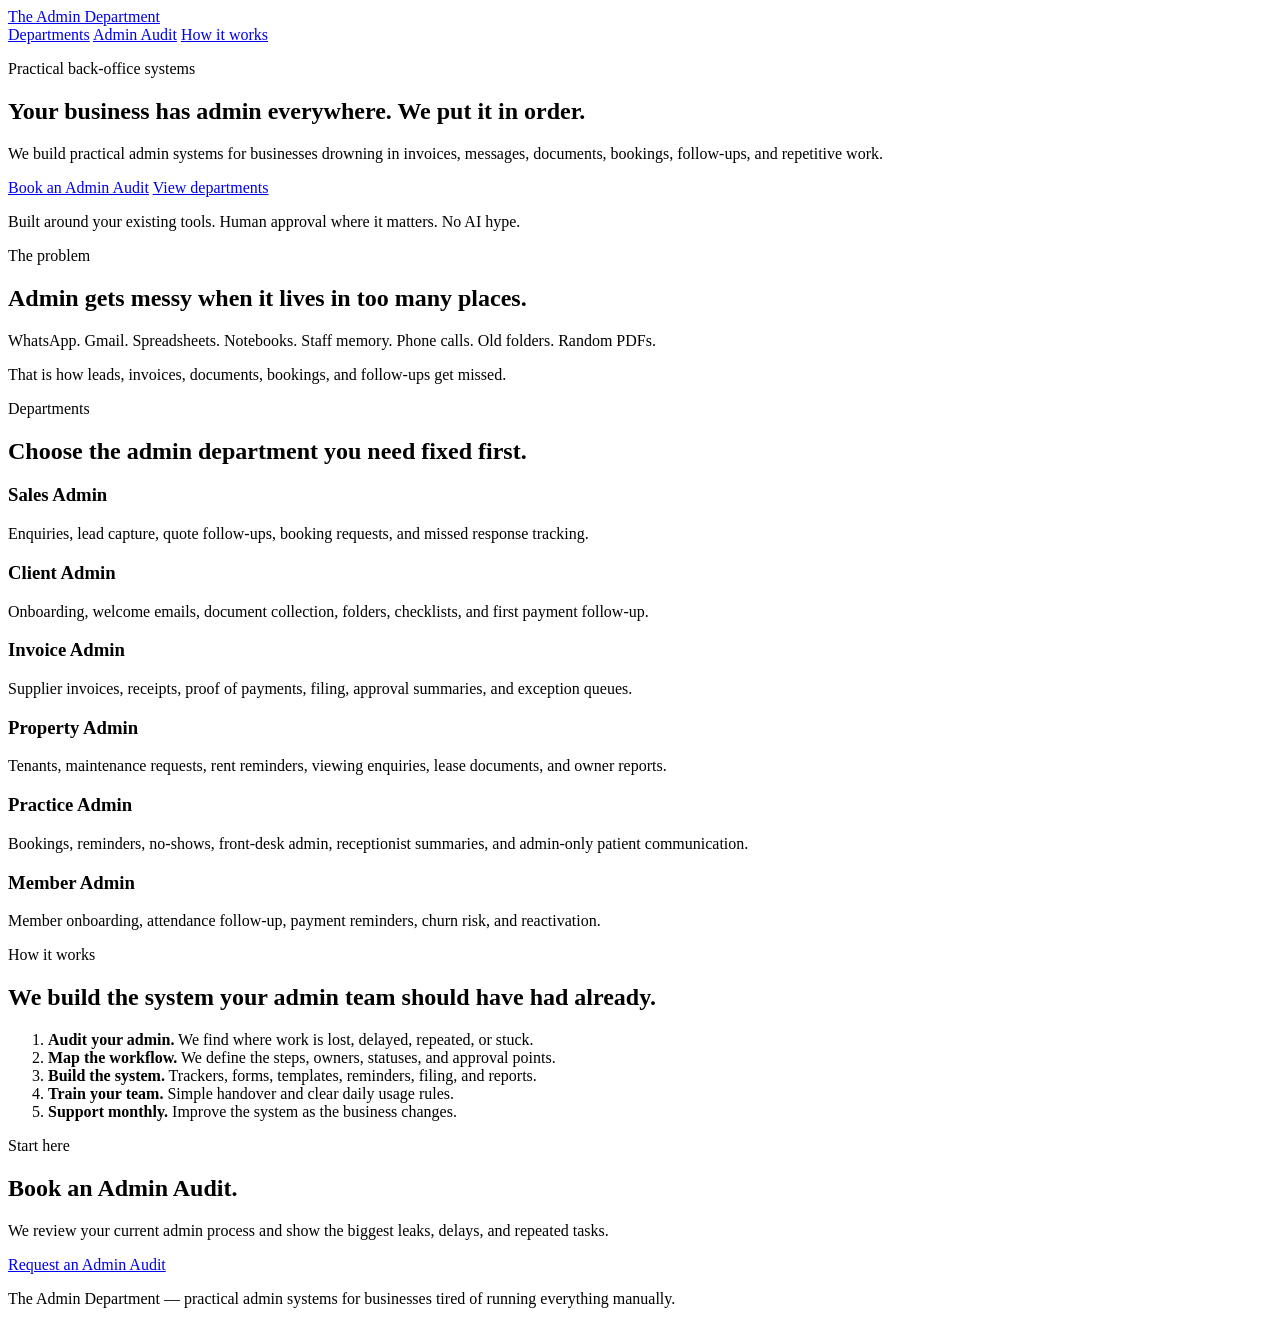
==== index.html @ 37292a70 "Add deployable root landing page" ====
<!doctype html>
<html lang="en">
<head>
  <meta charset="utf-8" />
  <meta name="viewport" content="width=device-width, initial-scale=1" />
  <title>The Admin Department</title>
  <meta name="description" content="Practical admin systems for businesses drowning in invoices, messages, documents, bookings, follow-ups, and repetitive admin." />
  <link rel="stylesheet" href="styles.css" />
</head>
<body>
  <header class="site-header">
    <a class="logo" href="#">The Admin Department</a>
    <nav>
      <a href="#departments">Departments</a>
      <a href="#audit">Admin Audit</a>
      <a href="#how">How it works</a>
    </nav>
  </header>

  <main>
    <section class="hero">
      <p class="eyebrow">Practical back-office systems</p>
      <h1>Your business has admin everywhere. We put it in order.</h1>
      <p class="hero-copy">We build practical admin systems for businesses drowning in invoices, messages, documents, bookings, follow-ups, and repetitive work.</p>
      <div class="hero-actions">
        <a class="button primary" href="#audit">Book an Admin Audit</a>
        <a class="button secondary" href="#departments">View departments</a>
      </div>
      <p class="trust">Built around your existing tools. Human approval where it matters. No AI hype.</p>
    </section>

    <section class="problem">
      <div>
        <p class="eyebrow">The problem</p>
        <h2>Admin gets messy when it lives in too many places.</h2>
      </div>
      <div class="problem-card">
        <p>WhatsApp. Gmail. Spreadsheets. Notebooks. Staff memory. Phone calls. Old folders. Random PDFs.</p>
        <p>That is how leads, invoices, documents, bookings, and follow-ups get missed.</p>
      </div>
    </section>

    <section id="departments" class="departments">
      <p class="eyebrow">Departments</p>
      <h2>Choose the admin department you need fixed first.</h2>
      <div class="grid">
        <article><h3>Sales Admin</h3><p>Enquiries, lead capture, quote follow-ups, booking requests, and missed response tracking.</p></article>
        <article><h3>Client Admin</h3><p>Onboarding, welcome emails, document collection, folders, checklists, and first payment follow-up.</p></article>
        <article><h3>Invoice Admin</h3><p>Supplier invoices, receipts, proof of payments, filing, approval summaries, and exception queues.</p></article>
        <article><h3>Property Admin</h3><p>Tenants, maintenance requests, rent reminders, viewing enquiries, lease documents, and owner reports.</p></article>
        <article><h3>Practice Admin</h3><p>Bookings, reminders, no-shows, front-desk admin, receptionist summaries, and admin-only patient communication.</p></article>
        <article><h3>Member Admin</h3><p>Member onboarding, attendance follow-up, payment reminders, churn risk, and reactivation.</p></article>
      </div>
    </section>

    <section id="how" class="how">
      <p class="eyebrow">How it works</p>
      <h2>We build the system your admin team should have had already.</h2>
      <ol>
        <li><strong>Audit your admin.</strong> We find where work is lost, delayed, repeated, or stuck.</li>
        <li><strong>Map the workflow.</strong> We define the steps, owners, statuses, and approval points.</li>
        <li><strong>Build the system.</strong> Trackers, forms, templates, reminders, filing, and reports.</li>
        <li><strong>Train your team.</strong> Simple handover and clear daily usage rules.</li>
        <li><strong>Support monthly.</strong> Improve the system as the business changes.</li>
      </ol>
    </section>

    <section id="audit" class="cta">
      <p class="eyebrow">Start here</p>
      <h2>Book an Admin Audit.</h2>
      <p>We review your current admin process and show the biggest leaks, delays, and repeated tasks.</p>
      <a class="button primary" href="mailto:hello@example.com?subject=Admin%20Audit%20Request">Request an Admin Audit</a>
    </section>
  </main>

  <footer>
    <p>The Admin Department — practical admin systems for businesses tired of running everything manually.</p>
  </footer>
</body>
</html>
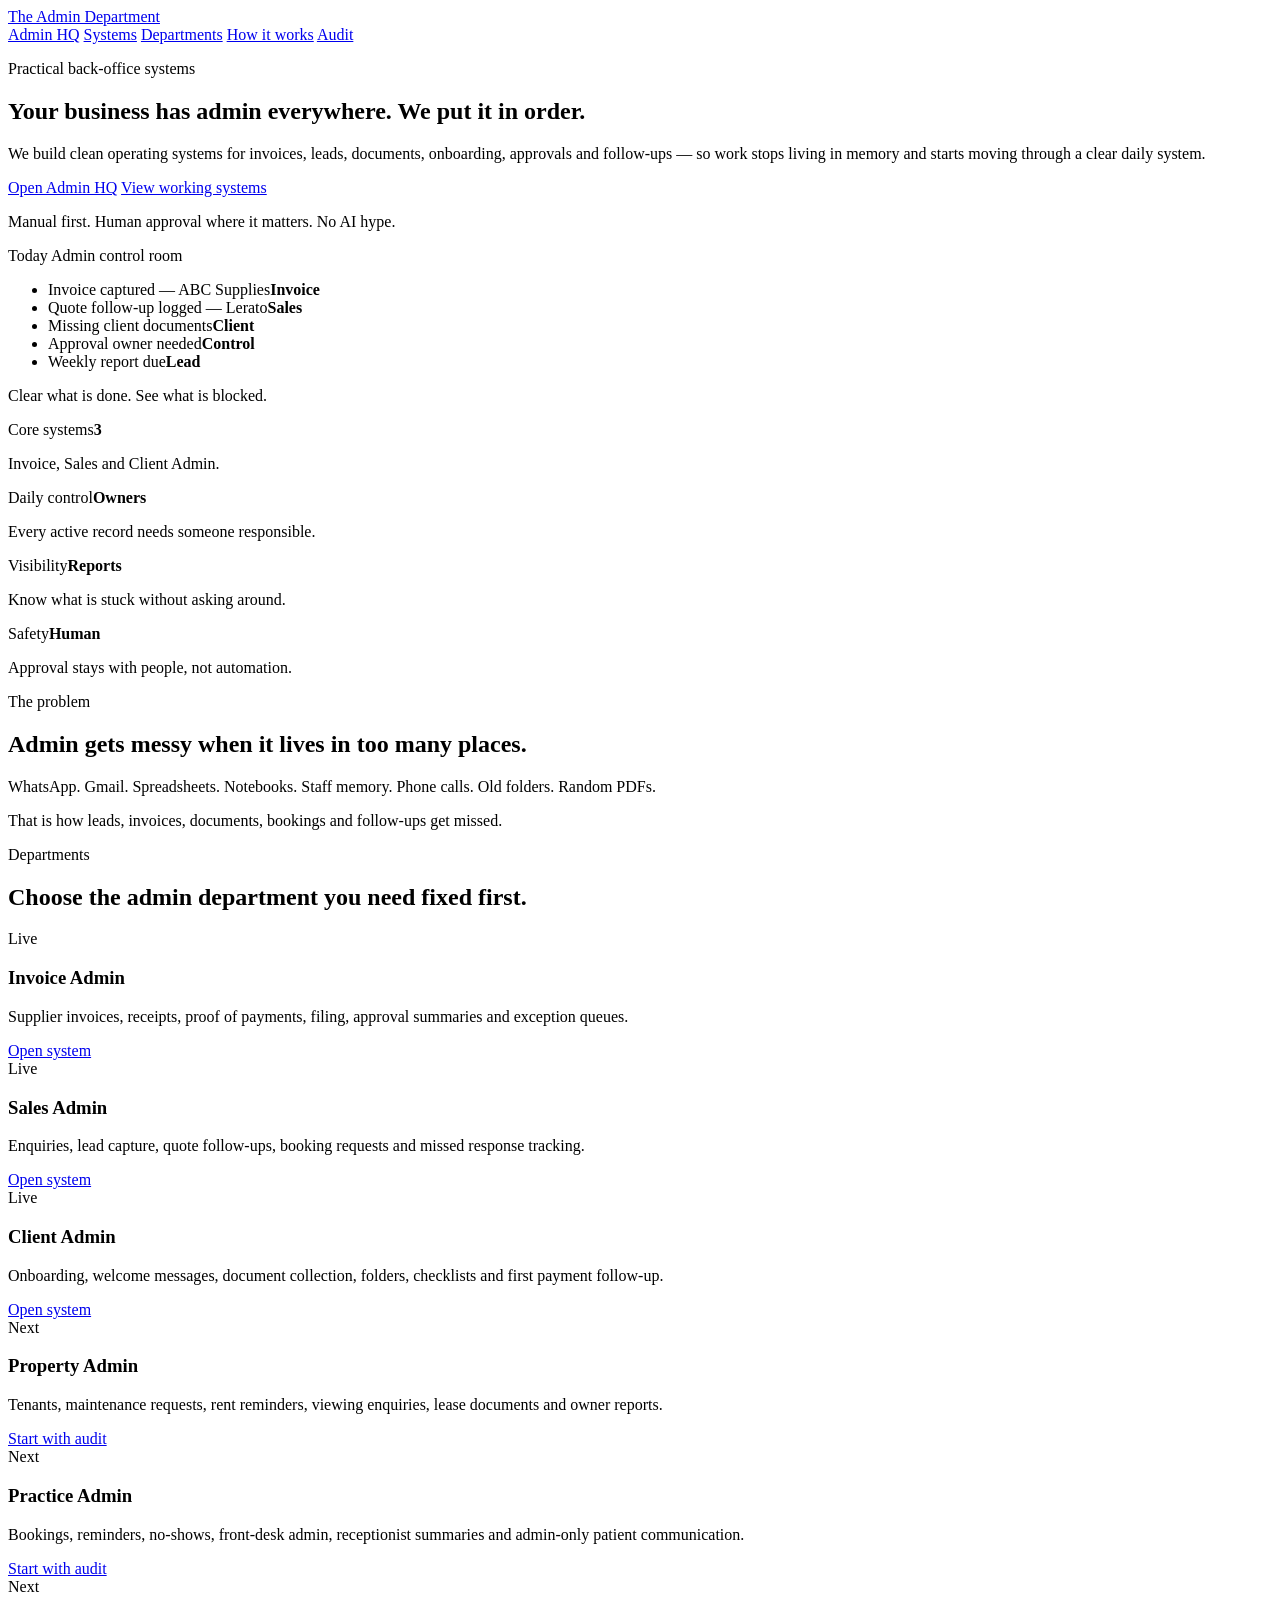
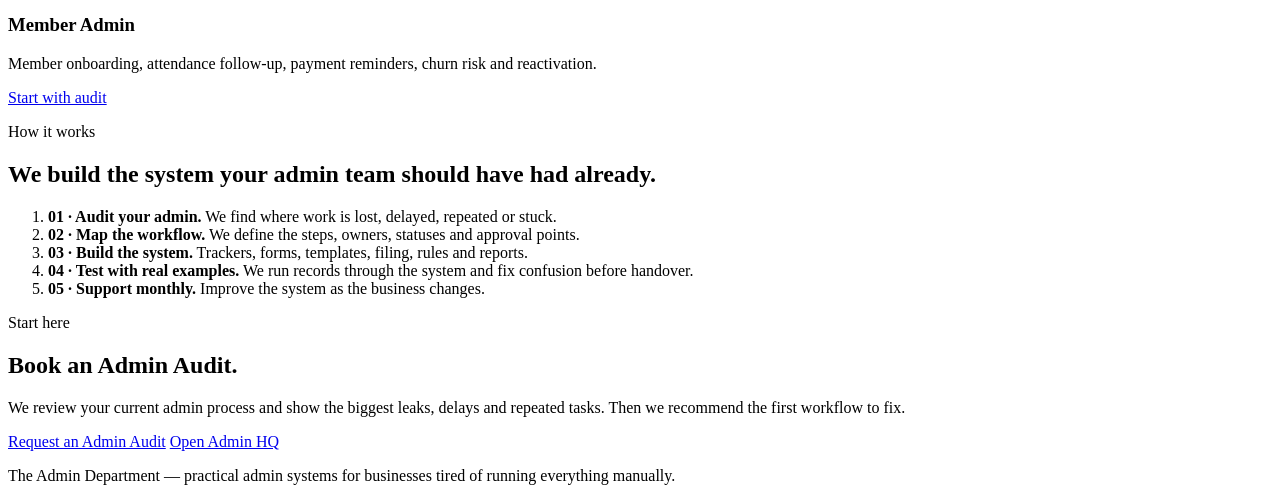
==== commit 77ac59ac: "Polish main homepage UI and product positioning" ====
--- a/index.html
+++ b/index.html
@@ -9,24 +9,49 @@
 </head>
 <body>
   <header class="site-header">
-    <a class="logo" href="#">The Admin Department</a>
+    <a class="logo" href="index.html">The Admin Department</a>
     <nav>
+      <a href="app/">Admin HQ</a>
+      <a href="admin-systems.html">Systems</a>
       <a href="#departments">Departments</a>
-      <a href="#audit">Admin Audit</a>
       <a href="#how">How it works</a>
+      <a class="nav-cta" href="#audit">Audit</a>
     </nav>
   </header>
 
   <main>
     <section class="hero">
-      <p class="eyebrow">Practical back-office systems</p>
-      <h1>Your business has admin everywhere. We put it in order.</h1>
-      <p class="hero-copy">We build practical admin systems for businesses drowning in invoices, messages, documents, bookings, follow-ups, and repetitive work.</p>
-      <div class="hero-actions">
-        <a class="button primary" href="#audit">Book an Admin Audit</a>
-        <a class="button secondary" href="#departments">View departments</a>
+      <div class="hero-copy-wrap">
+        <p class="eyebrow">Practical back-office systems</p>
+        <h1>Your business has admin everywhere. We put it in order.</h1>
+        <p class="hero-copy">We build clean operating systems for invoices, leads, documents, onboarding, approvals and follow-ups — so work stops living in memory and starts moving through a clear daily system.</p>
+        <div class="hero-actions">
+          <a class="button primary" href="app/">Open Admin HQ</a>
+          <a class="button secondary" href="admin-systems.html">View working systems</a>
+        </div>
+        <p class="trust">Manual first. Human approval where it matters. No AI hype.</p>
       </div>
-      <p class="trust">Built around your existing tools. Human approval where it matters. No AI hype.</p>
+      <aside class="today-card" aria-label="Admin preview">
+        <div class="card-head">
+          <span class="stamp">Today</span>
+          <span class="date">Admin control room</span>
+        </div>
+        <ul class="ruled">
+          <li><span class="check done"></span><span>Invoice captured — ABC Supplies</span><strong>Invoice</strong></li>
+          <li><span class="check done"></span><span>Quote follow-up logged — Lerato</span><strong>Sales</strong></li>
+          <li><span class="check"></span><span>Missing client documents</span><strong>Client</strong></li>
+          <li><span class="check"></span><span>Approval owner needed</span><strong>Control</strong></li>
+          <li><span class="check"></span><span>Weekly report due</span><strong>Lead</strong></li>
+        </ul>
+        <p class="card-note">Clear what is done. See what is blocked.</p>
+      </aside>
+    </section>
+
+    <section class="proof-strip" aria-label="What the system gives you">
+      <article><span>Core systems</span><strong>3</strong><p>Invoice, Sales and Client Admin.</p></article>
+      <article><span>Daily control</span><strong>Owners</strong><p>Every active record needs someone responsible.</p></article>
+      <article><span>Visibility</span><strong>Reports</strong><p>Know what is stuck without asking around.</p></article>
+      <article><span>Safety</span><strong>Human</strong><p>Approval stays with people, not automation.</p></article>
     </section>
 
     <section class="problem">
@@ -36,7 +61,7 @@
       </div>
       <div class="problem-card">
         <p>WhatsApp. Gmail. Spreadsheets. Notebooks. Staff memory. Phone calls. Old folders. Random PDFs.</p>
-        <p>That is how leads, invoices, documents, bookings, and follow-ups get missed.</p>
+        <p>That is how leads, invoices, documents, bookings and follow-ups get missed.</p>
       </div>
     </section>
 
@@ -44,12 +69,12 @@
       <p class="eyebrow">Departments</p>
       <h2>Choose the admin department you need fixed first.</h2>
       <div class="grid">
-        <article><h3>Sales Admin</h3><p>Enquiries, lead capture, quote follow-ups, booking requests, and missed response tracking.</p></article>
-        <article><h3>Client Admin</h3><p>Onboarding, welcome emails, document collection, folders, checklists, and first payment follow-up.</p></article>
-        <article><h3>Invoice Admin</h3><p>Supplier invoices, receipts, proof of payments, filing, approval summaries, and exception queues.</p></article>
-        <article><h3>Property Admin</h3><p>Tenants, maintenance requests, rent reminders, viewing enquiries, lease documents, and owner reports.</p></article>
-        <article><h3>Practice Admin</h3><p>Bookings, reminders, no-shows, front-desk admin, receptionist summaries, and admin-only patient communication.</p></article>
-        <article><h3>Member Admin</h3><p>Member onboarding, attendance follow-up, payment reminders, churn risk, and reactivation.</p></article>
+        <article class="featured"><span>Live</span><h3>Invoice Admin</h3><p>Supplier invoices, receipts, proof of payments, filing, approval summaries and exception queues.</p><a href="app/invoice-admin/?demo=1">Open system</a></article>
+        <article><span>Live</span><h3>Sales Admin</h3><p>Enquiries, lead capture, quote follow-ups, booking requests and missed response tracking.</p><a href="app/sales-admin/?demo=1">Open system</a></article>
+        <article><span>Live</span><h3>Client Admin</h3><p>Onboarding, welcome messages, document collection, folders, checklists and first payment follow-up.</p><a href="app/client-admin/?demo=1">Open system</a></article>
+        <article><span>Next</span><h3>Property Admin</h3><p>Tenants, maintenance requests, rent reminders, viewing enquiries, lease documents and owner reports.</p><a href="admin-systems.html">Start with audit</a></article>
+        <article><span>Next</span><h3>Practice Admin</h3><p>Bookings, reminders, no-shows, front-desk admin, receptionist summaries and admin-only patient communication.</p><a href="admin-systems.html">Start with audit</a></article>
+        <article><span>Next</span><h3>Member Admin</h3><p>Member onboarding, attendance follow-up, payment reminders, churn risk and reactivation.</p><a href="admin-systems.html">Start with audit</a></article>
       </div>
     </section>
 
@@ -57,19 +82,22 @@
       <p class="eyebrow">How it works</p>
       <h2>We build the system your admin team should have had already.</h2>
       <ol>
-        <li><strong>Audit your admin.</strong> We find where work is lost, delayed, repeated, or stuck.</li>
-        <li><strong>Map the workflow.</strong> We define the steps, owners, statuses, and approval points.</li>
-        <li><strong>Build the system.</strong> Trackers, forms, templates, reminders, filing, and reports.</li>
-        <li><strong>Train your team.</strong> Simple handover and clear daily usage rules.</li>
-        <li><strong>Support monthly.</strong> Improve the system as the business changes.</li>
+        <li><strong>01 · Audit your admin.</strong> We find where work is lost, delayed, repeated or stuck.</li>
+        <li><strong>02 · Map the workflow.</strong> We define the steps, owners, statuses and approval points.</li>
+        <li><strong>03 · Build the system.</strong> Trackers, forms, templates, filing, rules and reports.</li>
+        <li><strong>04 · Test with real examples.</strong> We run records through the system and fix confusion before handover.</li>
+        <li><strong>05 · Support monthly.</strong> Improve the system as the business changes.</li>
       </ol>
     </section>
 
     <section id="audit" class="cta">
       <p class="eyebrow">Start here</p>
       <h2>Book an Admin Audit.</h2>
-      <p>We review your current admin process and show the biggest leaks, delays, and repeated tasks.</p>
-      <a class="button primary" href="mailto:hello@example.com?subject=Admin%20Audit%20Request">Request an Admin Audit</a>
+      <p>We review your current admin process and show the biggest leaks, delays and repeated tasks. Then we recommend the first workflow to fix.</p>
+      <div class="hero-actions">
+        <a class="button primary" href="mailto:hello@example.com?subject=Admin%20Audit%20Request">Request an Admin Audit</a>
+        <a class="button secondary" href="app/">Open Admin HQ</a>
+      </div>
     </section>
   </main>
 
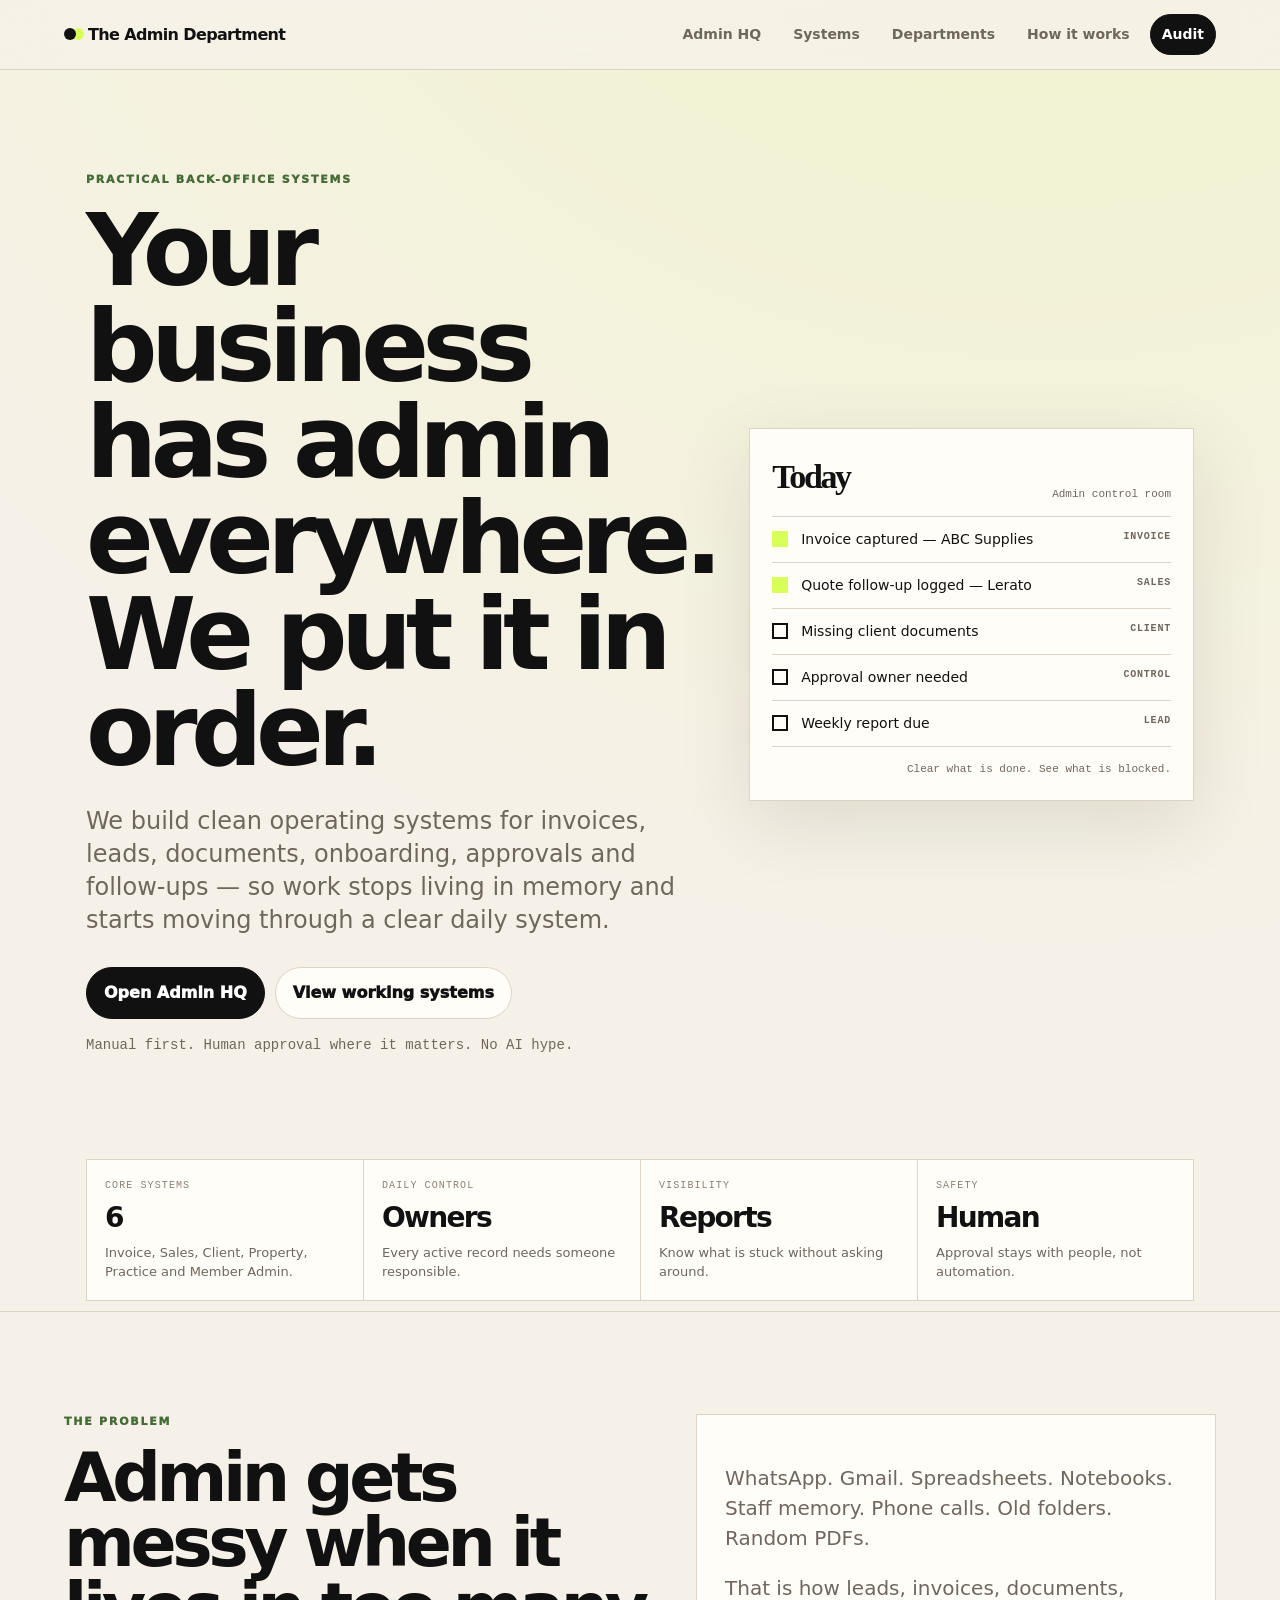
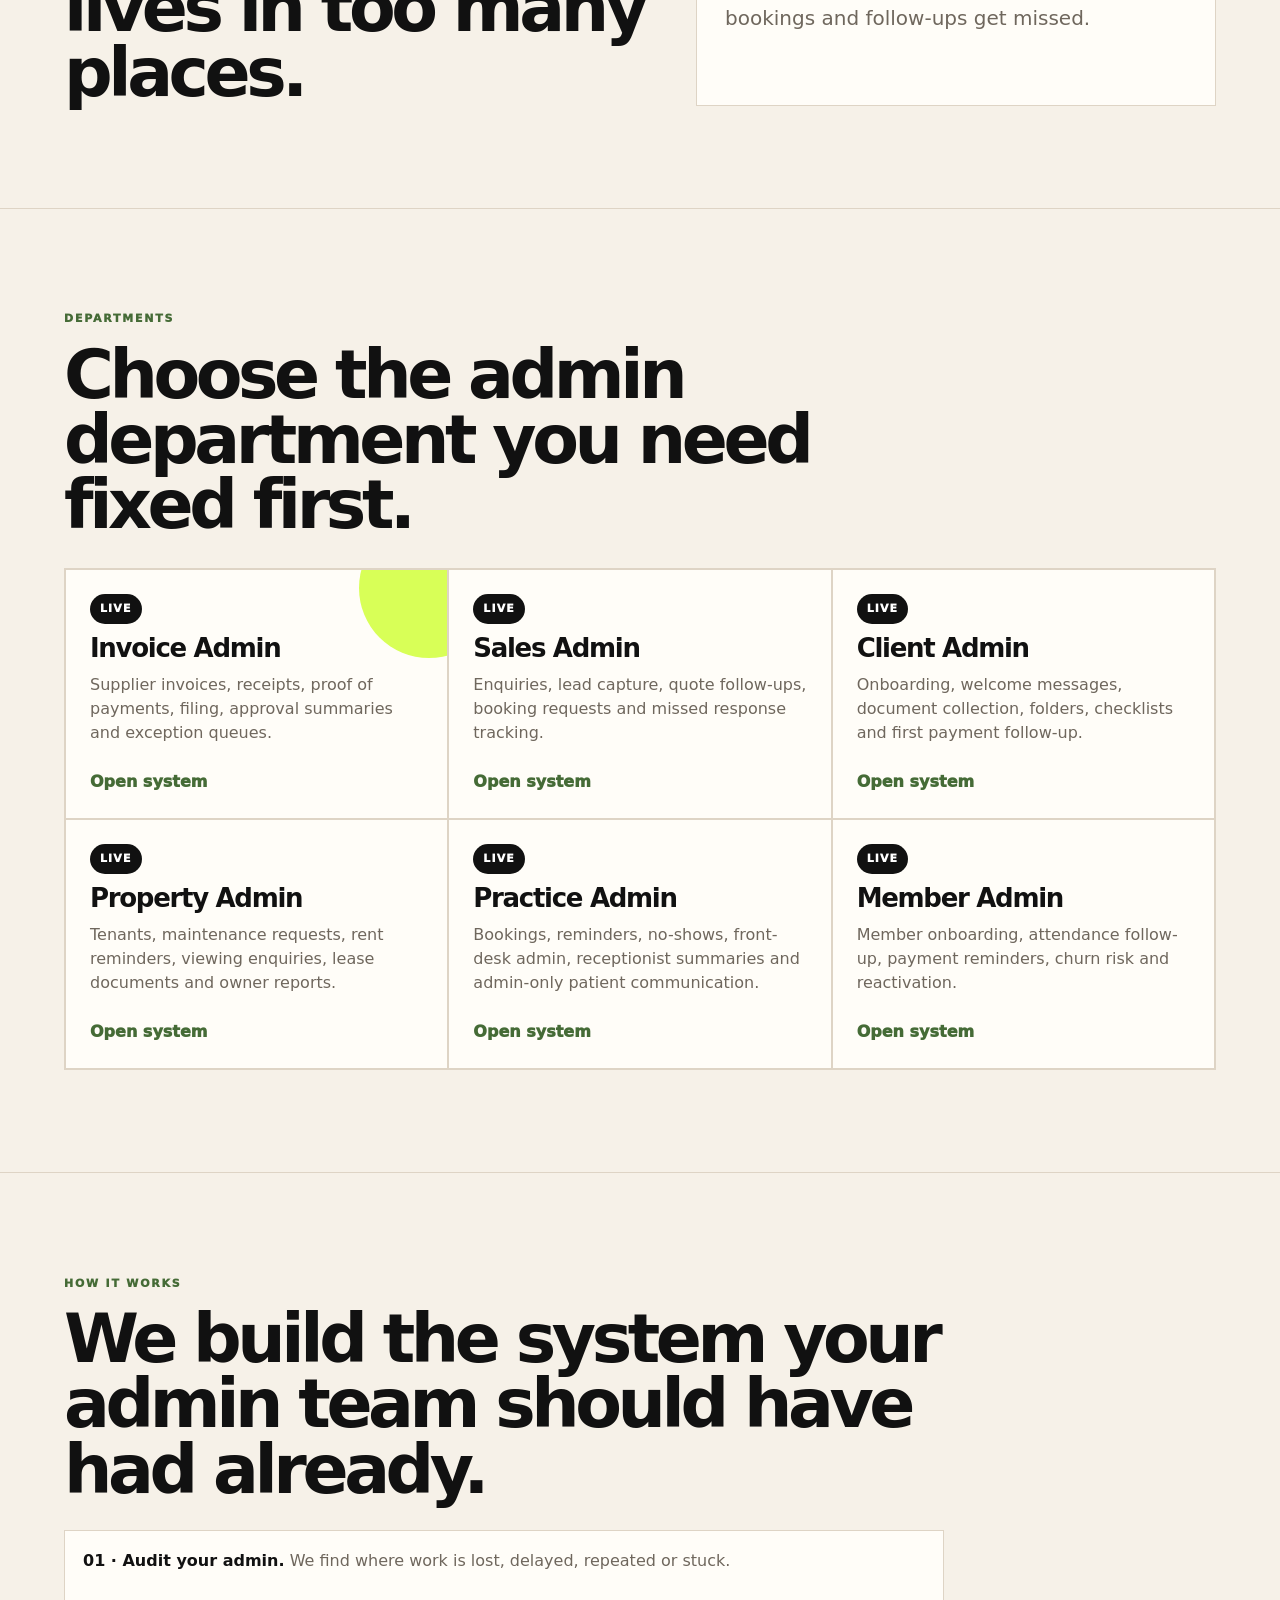
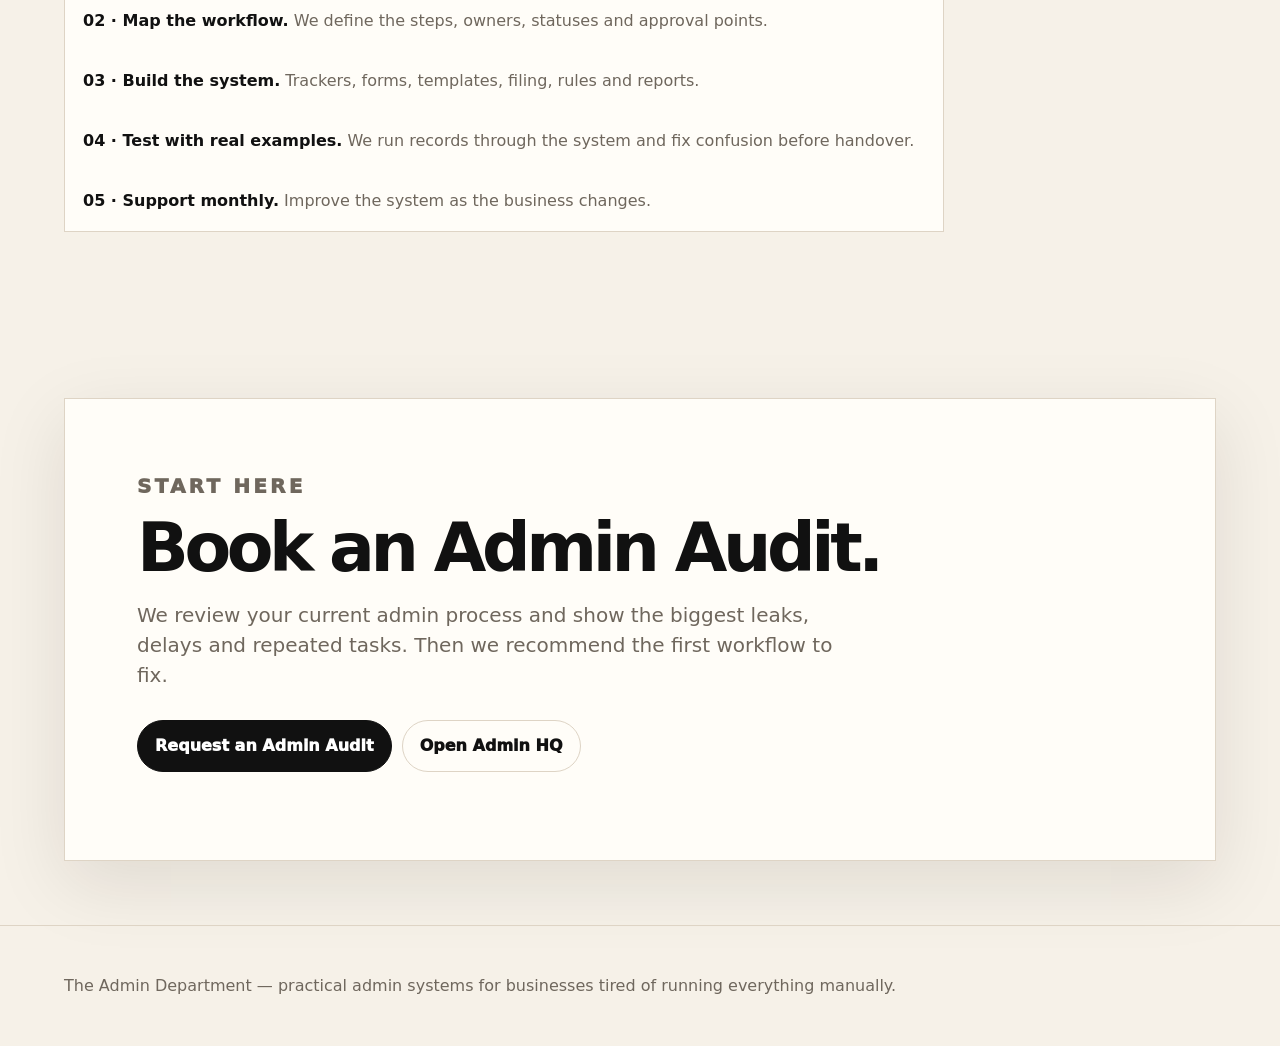
==== commit 91f62465: "Mark Property Practice and Member Admin as live on homepage" ====
--- a/index.html
+++ b/index.html
@@ -48,7 +48,7 @@
     </section>
 
     <section class="proof-strip" aria-label="What the system gives you">
-      <article><span>Core systems</span><strong>3</strong><p>Invoice, Sales and Client Admin.</p></article>
+      <article><span>Core systems</span><strong>6</strong><p>Invoice, Sales, Client, Property, Practice and Member Admin.</p></article>
       <article><span>Daily control</span><strong>Owners</strong><p>Every active record needs someone responsible.</p></article>
       <article><span>Visibility</span><strong>Reports</strong><p>Know what is stuck without asking around.</p></article>
       <article><span>Safety</span><strong>Human</strong><p>Approval stays with people, not automation.</p></article>
@@ -72,9 +72,9 @@
         <article class="featured"><span>Live</span><h3>Invoice Admin</h3><p>Supplier invoices, receipts, proof of payments, filing, approval summaries and exception queues.</p><a href="app/invoice-admin/?demo=1">Open system</a></article>
         <article><span>Live</span><h3>Sales Admin</h3><p>Enquiries, lead capture, quote follow-ups, booking requests and missed response tracking.</p><a href="app/sales-admin/?demo=1">Open system</a></article>
         <article><span>Live</span><h3>Client Admin</h3><p>Onboarding, welcome messages, document collection, folders, checklists and first payment follow-up.</p><a href="app/client-admin/?demo=1">Open system</a></article>
-        <article><span>Next</span><h3>Property Admin</h3><p>Tenants, maintenance requests, rent reminders, viewing enquiries, lease documents and owner reports.</p><a href="admin-systems.html">Start with audit</a></article>
-        <article><span>Next</span><h3>Practice Admin</h3><p>Bookings, reminders, no-shows, front-desk admin, receptionist summaries and admin-only patient communication.</p><a href="admin-systems.html">Start with audit</a></article>
-        <article><span>Next</span><h3>Member Admin</h3><p>Member onboarding, attendance follow-up, payment reminders, churn risk and reactivation.</p><a href="admin-systems.html">Start with audit</a></article>
+        <article><span>Live</span><h3>Property Admin</h3><p>Tenants, maintenance requests, rent reminders, viewing enquiries, lease documents and owner reports.</p><a href="app/property-admin/?demo=1">Open system</a></article>
+        <article><span>Live</span><h3>Practice Admin</h3><p>Bookings, reminders, no-shows, front-desk admin, receptionist summaries and admin-only patient communication.</p><a href="app/practice-admin/?demo=1">Open system</a></article>
+        <article><span>Live</span><h3>Member Admin</h3><p>Member onboarding, attendance follow-up, payment reminders, churn risk and reactivation.</p><a href="app/member-admin/?demo=1">Open system</a></article>
       </div>
     </section>
 
--- a/styles.css
+++ b/styles.css
@@ -0,0 +1,18 @@
+:root{
+  --paper:#f6f1e8;
+  --card:#fffdf8;
+  --ink:#111;
+  --faint:#6f675d;
+  --muted:#8a8174;
+  --rule:#ded4c5;
+  --ledger:#d8ff57;
+  --blue:#8dc6ff;
+  --purple:#c9a8ff;
+  --shadow:0 22px 70px rgba(26,20,12,.10);
+}
+*{box-sizing:border-box}
+html{scroll-behavior:smooth}
+body{margin:0;font-family:Inter,ui-sans-serif,system-ui,-apple-system,BlinkMacSystemFont,"Segoe UI",sans-serif;background:radial-gradient(circle at 82% -12%,rgba(216,255,87,.24),transparent 30%),var(--paper);color:var(--ink);line-height:1.5;-webkit-font-smoothing:antialiased;text-rendering:optimizeLegibility}
+a{color:inherit;text-decoration:none}.site-header{position:sticky;top:0;z-index:10;background:rgba(246,241,232,.86);backdrop-filter:blur(16px);border-bottom:1px solid var(--rule);display:flex;justify-content:space-between;align-items:center;padding:14px clamp(18px,5vw,72px)}.logo{font-weight:900;letter-spacing:-.04em}.logo:before{content:"";display:inline-block;width:12px;height:12px;border-radius:50%;background:#111;box-shadow:8px 0 0 var(--ledger);margin-right:12px}nav{display:flex;gap:8px;align-items:center}nav a{color:var(--faint);font-size:14px;font-weight:800;border:1px solid transparent;border-radius:999px;padding:9px 11px;transition:.18s ease}nav a:hover{color:var(--ink);background:rgba(255,253,248,.7);border-color:var(--rule)}.nav-cta{background:#111!important;color:#fff!important;border-color:#111!important}.hero{max-width:1180px;margin:0 auto;padding:clamp(56px,8vw,112px) clamp(18px,5vw,36px);display:grid;grid-template-columns:minmax(0,1.04fr) minmax(300px,.78fr);gap:clamp(30px,6vw,70px);align-items:center}.eyebrow{margin:0 0 14px;color:#456b36;text-transform:uppercase;font-size:11px;letter-spacing:.16em;font-weight:950}h1,h2,h3{margin:0;letter-spacing:-.065em;line-height:.96}h1{font-size:clamp(46px,8.7vw,100px);max-width:880px}h2{font-size:clamp(34px,6vw,68px);max-width:880px}h3{font-size:26px;letter-spacing:-.05em}.hero-copy{font-size:clamp(18px,2.2vw,24px);max-width:720px;color:var(--faint);margin:26px 0 0;line-height:1.38}.hero-actions{display:flex;flex-wrap:wrap;gap:10px;margin:30px 0 16px}.button{display:inline-flex;align-items:center;justify-content:center;padding:13px 17px;border-radius:999px;font-weight:950;border:1px solid var(--rule);transition:transform .18s ease,box-shadow .18s ease,border-color .18s ease}.button:hover{transform:translateY(-1px);box-shadow:0 12px 28px rgba(17,17,17,.10);border-color:#cbbfac}.button.primary{background:#111;color:#fff;border-color:#111}.button.secondary{background:var(--card)}.trust{color:var(--faint);font-size:14px;margin:0;font-family:ui-monospace,SFMono-Regular,Menlo,monospace}.today-card{background:var(--card);border:1px solid var(--rule);box-shadow:var(--shadow);padding:22px}.card-head{display:flex;align-items:end;justify-content:space-between;gap:16px;margin-bottom:14px}.stamp{font-family:Georgia,serif;font-weight:900;font-size:34px;letter-spacing:-.07em}.date{font-family:ui-monospace,SFMono-Regular,Menlo,monospace;font-size:11px;color:var(--faint);text-align:right}.ruled{list-style:none;margin:0;padding:0}.ruled li{display:grid;grid-template-columns:18px 1fr auto;gap:11px;align-items:start;padding:12px 0;border-top:1px solid var(--rule);font-size:14px}.ruled li:last-child{border-bottom:1px solid var(--rule)}.check{width:16px;height:16px;border:2px solid var(--ink);margin-top:2px}.check.done{background:var(--ledger);border-color:var(--ledger)}.ruled strong{font-family:ui-monospace,SFMono-Regular,Menlo,monospace;color:var(--faint);font-size:10px;text-transform:uppercase;letter-spacing:.08em}.card-note{font-family:ui-monospace,SFMono-Regular,Menlo,monospace;text-align:right;color:var(--faint);font-size:11px;margin:14px 0 0}.proof-strip{max-width:1180px;margin:0 auto 10px;padding:0 clamp(18px,5vw,36px);display:grid;grid-template-columns:repeat(4,1fr);gap:0}.proof-strip article{background:var(--card);border:1px solid var(--rule);border-right:0;padding:18px}.proof-strip article:last-child{border-right:1px solid var(--rule)}.proof-strip span{display:block;font-family:ui-monospace,SFMono-Regular,Menlo,monospace;color:var(--muted);font-size:10px;text-transform:uppercase;letter-spacing:.11em}.proof-strip strong{display:block;font-size:28px;letter-spacing:-.06em;margin-top:4px}.proof-strip p{margin:4px 0 0;color:var(--faint);font-size:13px}section{padding:clamp(56px,8vw,104px) clamp(18px,5vw,72px)}.problem,.departments,.how{border-top:1px solid var(--rule)}.problem{display:grid;grid-template-columns:minmax(0,1fr) minmax(280px,520px);gap:28px}.problem-card,.grid article,.cta{background:var(--card);border:1px solid var(--rule)}.problem-card{padding:28px;font-size:20px;color:var(--faint)}.grid{margin-top:30px;display:grid;grid-template-columns:repeat(3,minmax(0,1fr));gap:0;border:1px solid var(--rule);background:var(--rule)}.grid article{padding:24px;display:flex;min-height:250px;flex-direction:column;gap:12px;position:relative;overflow:hidden}.grid article.featured:before{content:"";position:absolute;right:-52px;top:-52px;width:140px;height:140px;border-radius:50%;background:var(--ledger)}.grid article span{align-self:flex-start;background:#111;color:#fff;border-radius:999px;padding:7px 10px;font-size:11px;font-weight:950;text-transform:uppercase;letter-spacing:.1em;position:relative;z-index:1}.grid article p{color:var(--faint);margin:0}.grid article a{margin-top:auto;font-weight:950;color:#456b36;position:relative;z-index:1}.how ol{margin:28px 0 0;padding:0;list-style:none;max-width:880px;display:grid;gap:0;border:1px solid var(--rule);background:var(--rule)}.how li{background:var(--card);padding:18px;color:var(--faint)}.how li strong{color:var(--ink)}.cta{margin:clamp(20px,5vw,72px);padding:clamp(36px,6vw,72px);box-shadow:var(--shadow)}.cta p{max-width:720px;color:var(--faint);font-size:20px}footer{padding:32px clamp(18px,5vw,72px);color:var(--faint);border-top:1px solid var(--rule)}
+@media(max-width:980px){.hero,.problem{grid-template-columns:1fr}.proof-strip{grid-template-columns:1fr 1fr}.proof-strip article:nth-child(2){border-right:1px solid var(--rule)}.grid{grid-template-columns:1fr}.grid article{min-height:auto;border-bottom:1px solid var(--rule)}.grid article:last-child{border-bottom:0}}
+@media(max-width:760px){nav a:not(.nav-cta){display:none}.site-header{padding:12px 14px}.hero{padding-top:46px}.hero h1{font-size:44px}.today-card{padding:16px}.ruled li{grid-template-columns:18px 1fr;gap:10px}.ruled strong{grid-column:2}.proof-strip{grid-template-columns:1fr}.proof-strip article{border-right:1px solid var(--rule);border-bottom:0}section{padding:52px 16px}.hero-actions .button{width:100%}.cta{margin:16px;padding:28px 18px}h2{font-size:38px}.grid,.how ol{border-left:1px solid var(--rule);border-right:1px solid var(--rule)}}
